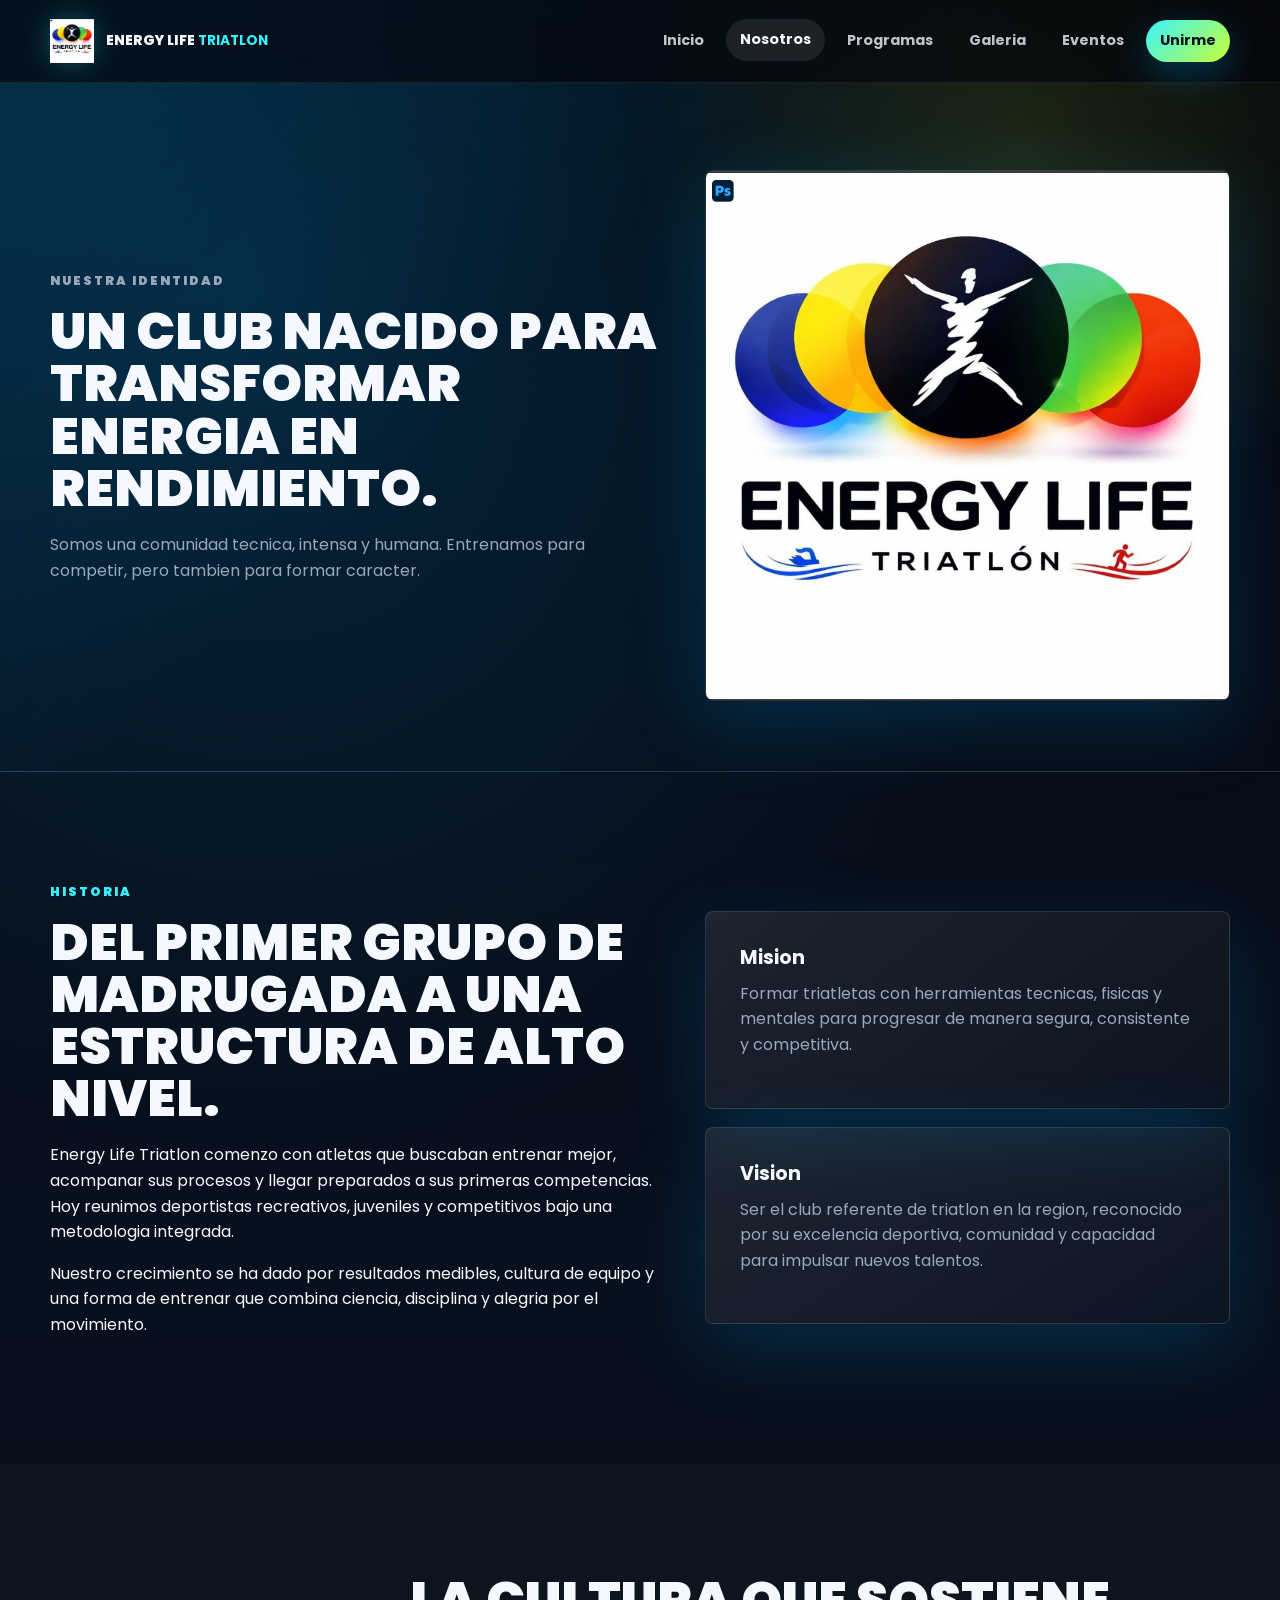
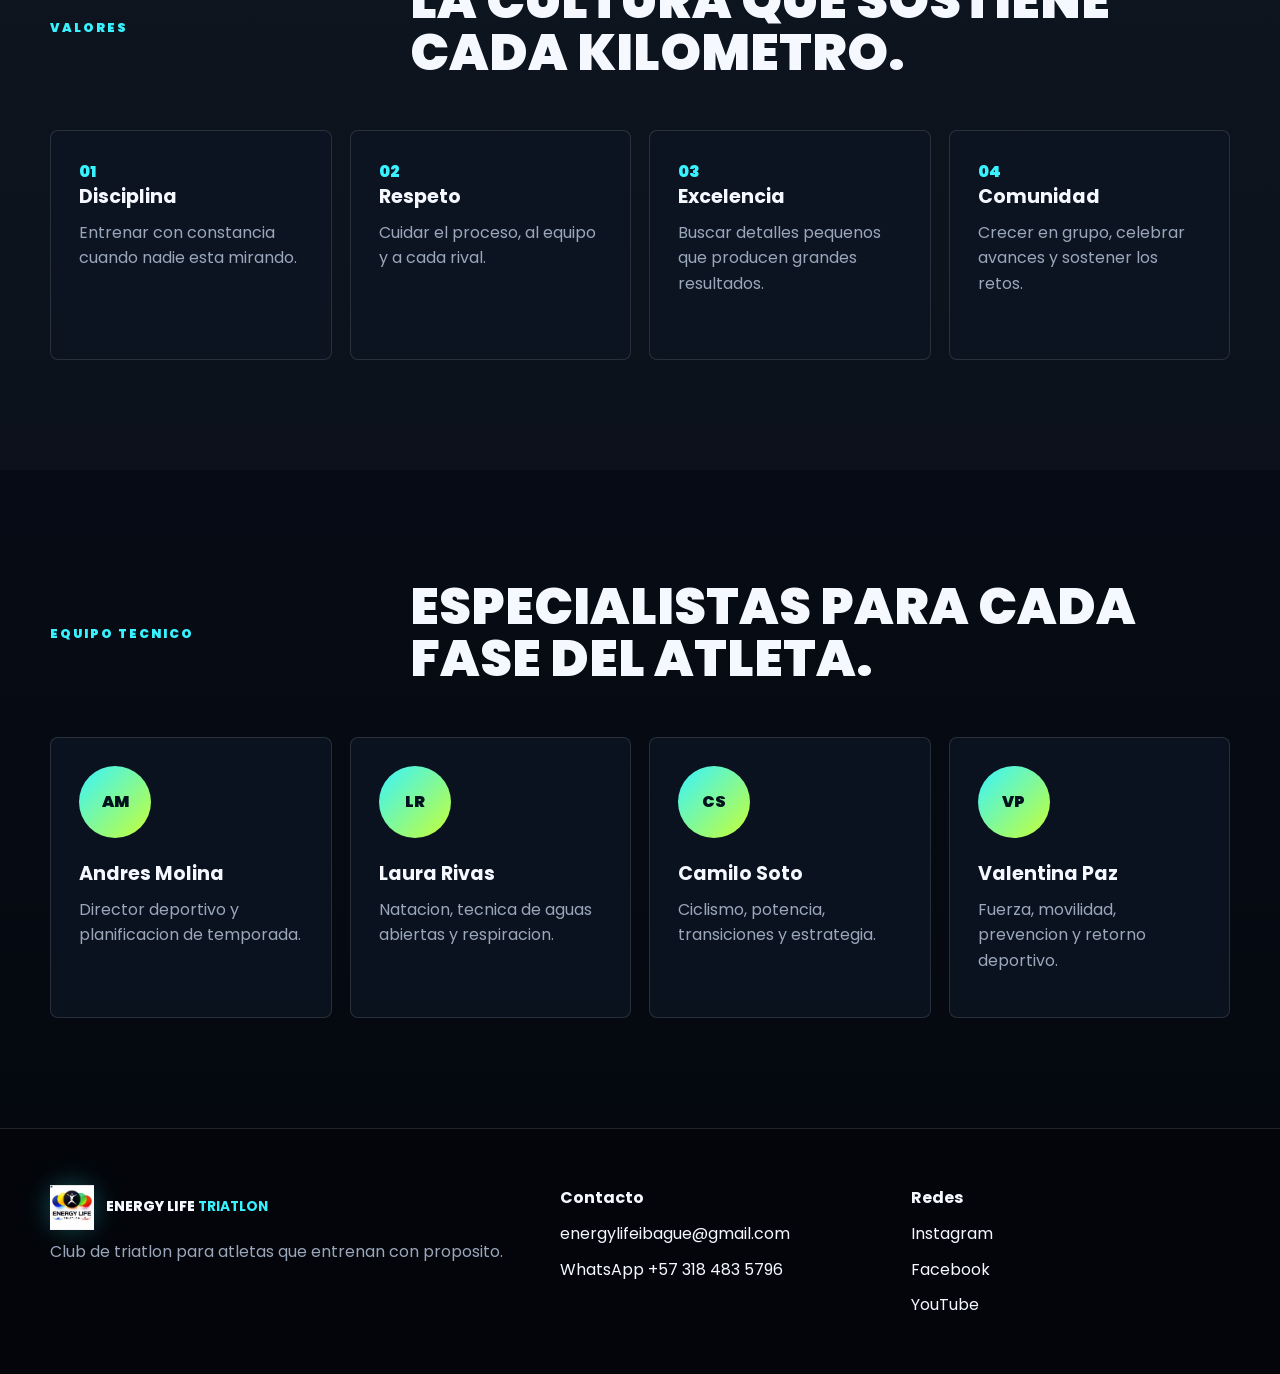
==== nosotros.html @ 3352676f "Actualización" ====
<!DOCTYPE html>
<html lang="es">
<head>
  <meta charset="UTF-8">
  <meta name="viewport" content="width=device-width, initial-scale=1.0">
  <meta name="description" content="Historia, mision, vision, valores y equipo tecnico de Energy Life Triatlon.">
  <title>Nosotros | Energy Life Triatlon</title>
  <link rel="preconnect" href="https://fonts.googleapis.com">
  <link rel="preconnect" href="https://fonts.gstatic.com" crossorigin>
  <link href="https://fonts.googleapis.com/css2?family=Poppins:wght@400;500;600;700;800;900&display=swap" rel="stylesheet">
  <link rel="stylesheet" href="css/styles.css">
</head>
<body>
  <header class="site-header">
    <nav class="navbar container" aria-label="Navegacion principal">
      <a class="brand" href="index.html"><span class="brand-mark"><img src="images/log.png" alt="Energy Life Triatlon"></span><span class="brand-text">Energy Life <strong>Triatlon</strong></span></a>
      <button class="nav-toggle" type="button" aria-label="Abrir menu" aria-expanded="false"><span></span><span></span><span></span></button>
      <ul class="nav-menu">
        <li><a href="index.html">Inicio</a></li>
        <li><a class="active" href="nosotros.html">Nosotros</a></li>
        <li><a href="programas.html">Programas</a></li>
        <li><a href="galeria.html">Galeria</a></li>
        <li><a href="eventos.html">Eventos</a></li>
        <li><a class="nav-cta" href="contacto.html">Unirme</a></li>
      </ul>
    </nav>
  </header>

  <main>
    <section class="page-hero compact">
      <div class="container page-hero-grid">
        <div class="reveal">
          <p class="eyebrow">Nuestra identidad</p>
          <h2>Un club nacido para
             transformar 
            energia en rendimiento.</h2>
          <p>Somos una comunidad tecnica, intensa y humana. Entrenamos para competir, pero tambien para formar caracter.</p>
        </div>
        <img class="page-hero-image reveal" src="images/log.png" alt="Equipo tecnico de Energy Life Triatlon dirigiendo entrenamiento">
      </div>
    </section>

    <section class="section">
      <div class="container story-grid">
        <article class="story-block reveal">
          <p class="eyebrow">Historia</p>
          <h2>Del primer grupo de madrugada a una estructura de alto nivel.</h2>
          <p>Energy Life Triatlon comenzo con atletas que buscaban entrenar mejor, acompanar sus procesos y llegar preparados a sus primeras competencias. Hoy reunimos deportistas recreativos, juveniles y competitivos bajo una metodologia integrada.</p>
          <p>Nuestro crecimiento se ha dado por resultados medibles, cultura de equipo y una forma de entrenar que combina ciencia, disciplina y alegria por el movimiento.</p>
        </article>
        <div class="mission-cards">
          <article class="info-card reveal">
            <h3>Mision</h3>
            <p>Formar triatletas con herramientas tecnicas, fisicas y mentales para progresar de manera segura, consistente y competitiva.</p>
          </article>
          <article class="info-card reveal">
            <h3>Vision</h3>
            <p>Ser el club referente de triatlon en la region, reconocido por su excelencia deportiva, comunidad y capacidad para impulsar nuevos talentos.</p>
          </article>
        </div>
      </div>
    </section>

    <section class="section values-section">
      <div class="container">
        <div class="section-heading reveal">
          <p class="eyebrow">Valores</p>
          <h2>La cultura que sostiene cada kilometro.</h2>
        </div>
        <div class="card-grid four">
          <article class="value-card reveal"><span>01</span><h3>Disciplina</h3><p>Entrenar con constancia cuando nadie esta mirando.</p></article>
          <article class="value-card reveal"><span>02</span><h3>Respeto</h3><p>Cuidar el proceso, al equipo y a cada rival.</p></article>
          <article class="value-card reveal"><span>03</span><h3>Excelencia</h3><p>Buscar detalles pequenos que producen grandes resultados.</p></article>
          <article class="value-card reveal"><span>04</span><h3>Comunidad</h3><p>Crecer en grupo, celebrar avances y sostener los retos.</p></article>
        </div>
      </div>
    </section>

    <section class="section">
      <div class="container">
        <div class="section-heading reveal">
          <p class="eyebrow">Equipo tecnico</p>
          <h2>Especialistas para cada fase del atleta.</h2>
        </div>
        <div class="team-grid">
          <article class="coach-card reveal"><div class="coach-avatar">AM</div><h3>Andres Molina</h3><p>Director deportivo y planificacion de temporada.</p></article>
          <article class="coach-card reveal"><div class="coach-avatar">LR</div><h3>Laura Rivas</h3><p>Natacion, tecnica de aguas abiertas y respiracion.</p></article>
          <article class="coach-card reveal"><div class="coach-avatar">CS</div><h3>Camilo Soto</h3><p>Ciclismo, potencia, transiciones y estrategia.</p></article>
          <article class="coach-card reveal"><div class="coach-avatar">VP</div><h3>Valentina Paz</h3><p>Fuerza, movilidad, prevencion y retorno deportivo.</p></article>
        </div>
      </div>
    </section>
  </main>

  <footer class="site-footer">
    <div class="container footer-grid">
      <div><a class="brand" href="index.html"><span class="brand-mark"><img src="images/log.png" alt="Energy Life Triatlon"></span><span class="brand-text">Energy Life <strong>Triatlon</strong></span></a><p>Club de triatlon para atletas que entrenan con proposito.</p></div>
      <div><strong>Contacto</strong><a href="mailto:energylifeibague@gmail.com">energylifeibague@gmail.com</a><a href="https://wa.me/573184835796">WhatsApp +57 318 483 5796</a></div>
      <div><strong>Redes</strong><a href="https://www.instagram.com/energy_life_triatlon?utm_source=ig_web_button_share_sheet&igsh=ZDNlZDc0MzIxNw==">Instagram</a><a href="https://www.facebook.com/energylifeibague">Facebook</a><a href="https://www.youtube.com/@JuliethArboledaMachado">YouTube</a></div>
    </div>
  </footer>
  <script src="js/script.js"></script>
</body>
</html>
---- css/styles.css ----
/* Sistema visual premium para Energy Life Triatlon */
:root {
  --bg: #05070d;
  --bg-soft: #0b111d;
  --panel: rgba(13, 21, 35, 0.82);
  --panel-solid: #111928;
  --line: rgba(255, 255, 255, 0.12);
  --text: #f5f8ff;
  --muted: #9aa7bb;
  --electric: #00a7ff;
  --electric-2: #38f3ff;
  --lime: #c7ff35;
  --red: #ff2d55;
  --shadow: 0 24px 80px rgba(0, 167, 255, 0.18);
  --radius: 8px;
}

* {
  box-sizing: border-box;
}

html {
  scroll-behavior: smooth;
}

body {
  margin: 0;
  font-family: "Poppins", Arial, sans-serif;
  color: var(--text);
  background:
    radial-gradient(circle at 20% 10%, rgba(0, 167, 255, 0.18), transparent 30%),
    linear-gradient(180deg, #04060c 0%, #07101d 42%, #05070d 100%);
  line-height: 1.6;
  overflow-x: hidden;
}

body.nav-open {
  overflow: hidden;
}

img {
  display: block;
  max-width: 100%;
}

a {
  color: inherit;
  text-decoration: none;
}

button,
input,
textarea,
select {
  font: inherit;
}

.container {
  width: min(1180px, calc(100% - 40px));
  margin: 0 auto;
}

.narrow {
  max-width: 820px;
}

.site-header {
  position: fixed;
  inset: 0 0 auto;
  z-index: 50;
  border-bottom: 1px solid rgba(255, 255, 255, 0.08);
  background: rgba(5, 7, 13, 0.68);
  backdrop-filter: blur(18px);
}

.navbar {
  min-height: 82px;
  display: flex;
  align-items: center;
  justify-content: space-between;
  gap: 24px;
}

.brand {
  display: inline-flex;
  align-items: center;
  gap: 12px;
  min-width: fit-content;
}

.brand-mark {
  display: grid;
  place-items: center;
  width: 44px;
  height: 44px;
  color: #00131f;
  background: linear-gradient(135deg, var(--electric-2), var(--lime));
  border-radius: 50%;
  font-size: 0.78rem;
  font-weight: 900;
  letter-spacing: 0;
  box-shadow: 0 0 28px rgba(56, 243, 255, 0.36);
}

.brand-text {
  font-weight: 800;
  letter-spacing: 0;
  text-transform: uppercase;
  font-size: 0.86rem;
}

.brand-text strong {
  color: var(--electric-2);
}

.nav-menu {
  display: flex;
  align-items: center;
  gap: 8px;
  padding: 0;
  margin: 0;
  list-style: none;
}

.nav-menu a {
  display: inline-flex;
  align-items: center;
  min-height: 42px;
  padding: 0 14px;
  color: rgba(245, 248, 255, 0.78);
  border-radius: 999px;
  font-size: 0.9rem;
  font-weight: 700;
  transition: color 0.25s ease, background 0.25s ease, transform 0.25s ease;
}

.nav-menu a:hover,
.nav-menu a.active {
  color: var(--text);
  background: rgba(255, 255, 255, 0.09);
  transform: translateY(-1px);
}

.nav-menu .nav-cta {
  color: #00131f;
  background: linear-gradient(135deg, var(--electric-2), var(--lime));
  box-shadow: 0 12px 34px rgba(0, 167, 255, 0.28);
}

.nav-toggle {
  display: none;
  width: 44px;
  height: 44px;
  border: 1px solid var(--line);
  border-radius: var(--radius);
  background: rgba(255, 255, 255, 0.06);
  cursor: pointer;
}

.nav-toggle span {
  display: block;
  width: 20px;
  height: 2px;
  margin: 5px auto;
  background: var(--text);
  transition: transform 0.25s ease, opacity 0.25s ease;
}

.hero {
  position: relative;
  min-height: 100vh;
  display: grid;
  align-items: end;
  isolation: isolate;
  overflow: hidden;
}

.hero-media {
  position: absolute;
  inset: 0;
  width: 100%;
  height: 100%;
  object-fit: cover;
  z-index: -3;
}

.hero-overlay {
  position: absolute;
  inset: 0;
  z-index: -2;
  background:
    linear-gradient(90deg, rgba(5, 7, 13, 0.94) 0%, rgba(5, 7, 13, 0.58) 46%, rgba(5, 7, 13, 0.22) 100%),
    linear-gradient(180deg, rgba(5, 7, 13, 0.18) 0%, rgba(5, 7, 13, 0.98) 100%);
}

.hero-content {
  padding: 160px 0 110px;
}

.eyebrow {
  margin: 0 0 14px;
  color: var(--electric-2);
  font-size: 0.78rem;
  font-weight: 900;
  letter-spacing: 0.16em;
  text-transform: uppercase;
}

h1,
h2,
h3,
p {
  margin-top: 0;
}

h1 {
  max-width: 920px;
  margin-bottom: 20px;
  font-size: clamp(3.2rem, 8vw, 7.8rem);
  line-height: 0.92;
  font-weight: 900;
  letter-spacing: 0;
  text-transform: uppercase;
}

h2 {
  margin-bottom: 18px;
  font-size: clamp(2rem, 4vw, 4.4rem);
  line-height: 1.02;
  font-weight: 900;
  letter-spacing: 0;
  text-transform: uppercase;
}

h3 {
  margin-bottom: 12px;
  font-size: 1.2rem;
  line-height: 1.2;
}

.hero-copy {
  max-width: 660px;
  color: rgba(245, 248, 255, 0.82);
  font-size: clamp(1rem, 2vw, 1.24rem);
}

.hero-actions,
.cta-content,
.section-heading {
  display: flex;
  align-items: center;
  gap: 16px;
  flex-wrap: wrap;
}

.btn {
  display: inline-flex;
  align-items: center;
  justify-content: center;
  min-height: 50px;
  padding: 0 22px;
  border: 1px solid transparent;
  border-radius: var(--radius);
  font-weight: 900;
  text-transform: uppercase;
  transition: transform 0.25s ease, box-shadow 0.25s ease, border-color 0.25s ease, background 0.25s ease;
}

.btn:hover {
  transform: translateY(-3px);
}

.btn-primary {
  color: #00131f;
  background: linear-gradient(135deg, var(--electric-2), var(--lime));
  box-shadow: 0 18px 42px rgba(0, 167, 255, 0.28);
}

.btn-ghost {
  color: var(--text);
  border-color: rgba(255, 255, 255, 0.22);
  background: rgba(255, 255, 255, 0.06);
}

.btn-ghost:hover {
  border-color: var(--electric-2);
  box-shadow: 0 18px 42px rgba(0, 167, 255, 0.18);
}

.stats-band {
  border-block: 1px solid var(--line);
  background: rgba(255, 255, 255, 0.035);
}

.stats-grid {
  display: grid;
  grid-template-columns: repeat(4, 1fr);
}

.stats-grid article {
  padding: 34px 28px;
  border-left: 1px solid var(--line);
}

.stats-grid article:last-child {
  border-right: 1px solid var(--line);
}

.stats-grid strong {
  display: block;
  color: var(--electric-2);
  font-size: clamp(2rem, 4vw, 4rem);
  line-height: 1;
  font-weight: 900;
}

.stats-grid span,
.footer-grid p,
.section-copy p,
.program-card p,
.info-card p,
.value-card p,
.coach-card p,
.program-detail p,
.event-card p,
.contact-panel p {
  color: var(--muted);
}

.section {
  padding: 110px 0;
}

.split-grid,
.story-grid,
.contact-grid,
.events-layout,
.page-hero-grid {
  display: grid;
  grid-template-columns: minmax(0, 1fr) minmax(320px, 0.86fr);
  align-items: center;
  gap: 44px;
}

.section-copy p {
  max-width: 660px;
}

.feature-panel,
.info-card,
.program-detail,
.calendar-card,
.contact-form,
.contact-panel {
  position: relative;
  padding: 34px;
  border: 1px solid var(--line);
  border-radius: var(--radius);
  background: linear-gradient(145deg, rgba(255, 255, 255, 0.09), rgba(255, 255, 255, 0.025));
  box-shadow: var(--shadow);
  overflow: hidden;
}

.feature-panel::before,
.program-detail::before,
.contact-panel::before {
  content: "";
  position: absolute;
  inset: 0 0 auto;
  height: 3px;
  background: linear-gradient(90deg, var(--electric), var(--lime), var(--red));
}

.panel-kicker,
.program-number {
  display: inline-flex;
  margin-bottom: 18px;
  color: var(--lime);
  font-weight: 900;
  text-transform: uppercase;
}

.check-list,
.program-detail ul,
.calendar-list {
  padding: 0;
  margin: 0;
  list-style: none;
}

.check-list li,
.program-detail li {
  position: relative;
  padding-left: 24px;
  margin-top: 12px;
  color: rgba(245, 248, 255, 0.82);
}

.check-list li::before,
.program-detail li::before {
  content: "";
  position: absolute;
  left: 0;
  top: 0.7em;
  width: 9px;
  height: 9px;
  background: var(--electric-2);
  box-shadow: 0 0 18px var(--electric-2);
}

.text-link {
  display: inline-flex;
  align-items: center;
  margin-top: 12px;
  color: var(--electric-2);
  font-weight: 900;
  text-transform: uppercase;
}

.text-link::after {
  content: ">";
  margin-left: 10px;
  transition: transform 0.25s ease;
}

.text-link:hover::after {
  transform: translateX(6px);
}

.program-preview,
.values-section,
.results-section,
.training-lab {
  background: rgba(255, 255, 255, 0.025);
}

.section-heading {
  justify-content: space-between;
  margin-bottom: 34px;
}

.section-heading h2 {
  max-width: 820px;
}

.card-grid {
  display: grid;
  gap: 18px;
}

.card-grid.three {
  grid-template-columns: repeat(3, 1fr);
}

.card-grid.four {
  grid-template-columns: repeat(4, 1fr);
}

.program-card,
.value-card,
.coach-card,
.result-card {
  min-height: 230px;
  padding: 28px;
  border: 1px solid var(--line);
  border-radius: var(--radius);
  background: var(--panel);
  transition: transform 0.28s ease, border-color 0.28s ease, background 0.28s ease;
}

.program-card:hover,
.value-card:hover,
.coach-card:hover,
.result-card:hover,
.gallery-item:hover {
  transform: translateY(-8px);
  border-color: rgba(56, 243, 255, 0.55);
  background: rgba(15, 28, 48, 0.92);
}

.program-card span,
.value-card span {
  color: var(--electric-2);
  font-weight: 900;
}

.cta-strip {
  padding: 70px 0;
  background: linear-gradient(135deg, rgba(0, 167, 255, 0.22), rgba(199, 255, 53, 0.12));
  border-block: 1px solid var(--line);
}

.cta-content {
  justify-content: space-between;
}

.cta-content h2 {
  max-width: 760px;
  margin-bottom: 0;
}

.page-hero {
  padding: 170px 0 90px;
  background:
    linear-gradient(135deg, rgba(0, 167, 255, 0.16), transparent 42%),
    radial-gradient(circle at 80% 20%, rgba(199, 255, 53, 0.12), transparent 32%);
  border-bottom: 1px solid var(--line);
}

.page-hero.compact {
  padding-bottom: 70px;
}

.page-hero p {
  color: var(--muted);
}

.page-hero-image,
.wide-visual {
  width: 100%;
  border: 1px solid var(--line);
  border-radius: var(--radius);
  box-shadow: var(--shadow);
}

.mission-cards {
  display: grid;
  gap: 18px;
}

.team-grid {
  display: grid;
  grid-template-columns: repeat(4, 1fr);
  gap: 18px;
}

.coach-avatar {
  display: grid;
  place-items: center;
  width: 72px;
  height: 72px;
  margin-bottom: 24px;
  color: #00131f;
  border-radius: 50%;
  background: linear-gradient(135deg, var(--electric-2), var(--lime));
  font-weight: 900;
}

.program-grid {
  display: grid;
  grid-template-columns: repeat(2, 1fr);
  gap: 20px;
}

.program-detail.featured {
  background: linear-gradient(145deg, rgba(0, 167, 255, 0.18), rgba(255, 255, 255, 0.04));
}

.gallery-grid {
  display: grid;
  grid-template-columns: repeat(4, 1fr);
  grid-auto-rows: 260px;
  gap: 16px;
}

.gallery-item {
  position: relative;
  min-width: 0;
  padding: 0;
  border: 1px solid var(--line);
  border-radius: var(--radius);
  background: var(--panel-solid);
  overflow: hidden;
  cursor: pointer;
  transition: transform 0.28s ease, border-color 0.28s ease;
}

.gallery-item img {
  width: 100%;
  height: 100%;
  object-fit: cover;
  transition: transform 0.45s ease, filter 0.45s ease;
}

.gallery-item:hover img {
  transform: scale(1.06);
  filter: saturate(1.25);
}

.gallery-item span {
  position: absolute;
  left: 16px;
  bottom: 16px;
  padding: 8px 12px;
  color: #00131f;
  background: var(--electric-2);
  border-radius: var(--radius);
  font-size: 0.82rem;
  font-weight: 900;
  text-transform: uppercase;
}

.gallery-item.wide {
  grid-column: span 2;
}

.gallery-item.tall {
  grid-row: span 2;
}

.lightbox {
  position: fixed;
  inset: 0;
  z-index: 100;
  display: none;
  place-items: center;
  padding: 34px;
  background: rgba(2, 4, 8, 0.92);
}

.lightbox.open {
  display: grid;
}

.lightbox img {
  max-height: 78vh;
  border: 1px solid var(--line);
  border-radius: var(--radius);
  box-shadow: var(--shadow);
}

.lightbox p {
  margin: 18px 0 0;
  color: var(--text);
  font-weight: 900;
  text-transform: uppercase;
}

.lightbox-close {
  position: fixed;
  top: 24px;
  right: 24px;
  width: 48px;
  height: 48px;
  color: var(--text);
  border: 1px solid var(--line);
  border-radius: 50%;
  background: rgba(255, 255, 255, 0.1);
  font-size: 2rem;
  line-height: 1;
  cursor: pointer;
}

.events-layout {
  align-items: start;
}

.event-list {
  display: grid;
  gap: 18px;
}

.event-card {
  display: grid;
  grid-template-columns: auto 1fr auto;
  align-items: center;
  gap: 22px;
  padding: 26px;
  border: 1px solid var(--line);
  border-radius: var(--radius);
  background: var(--panel);
}

.event-date {
  display: grid;
  place-items: center;
  width: 82px;
  height: 82px;
  color: #00131f;
  background: linear-gradient(135deg, var(--electric-2), var(--lime));
  border-radius: var(--radius);
}

.event-date strong {
  font-size: 2rem;
  line-height: 1;
}

.calendar-list li,
.contact-links a {
  display: flex;
  justify-content: space-between;
  gap: 18px;
  padding: 18px 0;
  border-bottom: 1px solid var(--line);
}

.calendar-list span,
.contact-links span,
.map-card span {
  color: var(--muted);
}

.results-grid {
  display: grid;
  grid-template-columns: repeat(3, 1fr);
  gap: 18px;
}

.result-card strong {
  display: block;
  color: var(--electric-2);
  font-size: 4rem;
  line-height: 1;
}

.contact-grid {
  align-items: start;
}

.contact-form {
  display: grid;
  gap: 18px;
}

.contact-form label {
  display: grid;
  gap: 8px;
  color: rgba(245, 248, 255, 0.9);
  font-weight: 700;
}

.contact-form input,
.contact-form textarea,
.contact-form select {
  width: 100%;
  color: var(--text);
  border: 1px solid var(--line);
  border-radius: var(--radius);
  background: rgba(255, 255, 255, 0.06);
  padding: 14px 16px;
  outline: none;
  transition: border-color 0.25s ease, box-shadow 0.25s ease;
}

.contact-form input:focus,
.contact-form textarea:focus,
.contact-form select:focus {
  border-color: var(--electric-2);
  box-shadow: 0 0 0 4px rgba(56, 243, 255, 0.12);
}

.contact-form select option {
  color: #06101c;
}

.form-status {
  min-height: 24px;
  margin: 0;
  color: var(--lime);
  font-weight: 700;
}

.contact-links {
  display: grid;
  margin: 22px 0;
}

.contact-links a:hover strong {
  color: var(--electric-2);
}

.map-card {
  padding: 24px;
  border: 1px solid var(--line);
  border-radius: var(--radius);
  background:
    linear-gradient(135deg, rgba(0, 167, 255, 0.16), rgba(199, 255, 53, 0.08)),
    repeating-linear-gradient(45deg, rgba(255, 255, 255, 0.03) 0 2px, transparent 2px 12px);
}

.site-footer {
  padding: 56px 0;
  border-top: 1px solid var(--line);
  background: #03050a;
}

.footer-grid {
  display: grid;
  grid-template-columns: 1.5fr 1fr 1fr;
  gap: 32px;
}

.footer-grid div {
  display: grid;
  gap: 10px;
  align-content: start;
}

.footer-grid a:hover {
  color: var(--electric-2);
}

.reveal {
  opacity: 0;
  transform: translateY(28px);
  transition: opacity 0.7s ease, transform 0.7s ease;
}

.reveal.visible {
  opacity: 1;
  transform: translateY(0);
}

@media (max-width: 920px) {
  .nav-toggle {
    display: block;
    z-index: 60;
  }

  .nav-menu {
    position: fixed;
    inset: 82px 0 0;
    display: grid;
    align-content: start;
    gap: 8px;
    padding: 24px;
    background: rgba(5, 7, 13, 0.96);
    transform: translateX(100%);
    transition: transform 0.28s ease;
  }

  body.nav-open .nav-menu {
    transform: translateX(0);
  }

  body.nav-open .nav-toggle span:nth-child(1) {
    transform: translateY(7px) rotate(45deg);
  }

  body.nav-open .nav-toggle span:nth-child(2) {
    opacity: 0;
  }

  body.nav-open .nav-toggle span:nth-child(3) {
    transform: translateY(-7px) rotate(-45deg);
  }

  .nav-menu a {
    width: 100%;
    min-height: 52px;
    justify-content: center;
  }

  .stats-grid,
  .card-grid.three,
  .card-grid.four,
  .team-grid,
  .program-grid,
  .results-grid,
  .footer-grid,
  .split-grid,
  .story-grid,
  .contact-grid,
  .events-layout,
  .page-hero-grid {
    grid-template-columns: 1fr;
  }

  .stats-grid article,
  .stats-grid article:last-child {
    border: 1px solid var(--line);
  }

  .gallery-grid {
    grid-template-columns: repeat(2, 1fr);
  }

  .event-card {
    grid-template-columns: 1fr;
  }
}

@media (max-width: 620px) {
  .container {
    width: min(100% - 28px, 1180px);
  }

  .brand-text {
    font-size: 0.74rem;
  }

  .hero-content {
    padding-bottom: 76px;
  }

  h1 {
    font-size: clamp(2.7rem, 17vw, 4.4rem);
  }

  .section,
  .page-hero {
    padding-block: 78px;
  }

  .page-hero {
    padding-top: 138px;
  }

  .gallery-grid {
    grid-template-columns: 1fr;
    grid-auto-rows: 250px;
  }

  .gallery-item.wide,
  .gallery-item.tall {
    grid-column: auto;
    grid-row: auto;
  }

  .feature-panel,
  .info-card,
  .program-detail,
  .calendar-card,
  .contact-form,
  .contact-panel {
    padding: 24px;
  }

  .hero-actions,
  .cta-content {
    align-items: stretch;
    flex-direction: column;
  }

  .btn {
    width: 100%;
  }
  .page-hero{
    position: relative;
    overflow: hidden;
}

.page-hero-image{
    position: absolute;
    top: 0;
    left: 0;

    width: 100%;
    height: 100%;

    object-fit: cover;

    z-index: 1;

    opacity: 0.3; /* ajusta entre 0.2 y 0.5 */
}

.page-hero-grid{
    position: relative;
    z-index: 2;
    grid-template-columns: 1fr;
}
.page-hero h1{
    font-size: clamp(2rem, 5vw, 4rem);
    max-width: 700px;
}

.page-hero p{
    font-size: 1rem;
    max-width: 600px;
}
.page-hero{
    background-image: url("../images/trayectoria 2.png");
    background-size: cover;
    background-position: center;
    background-repeat: no-repeat;
}
}
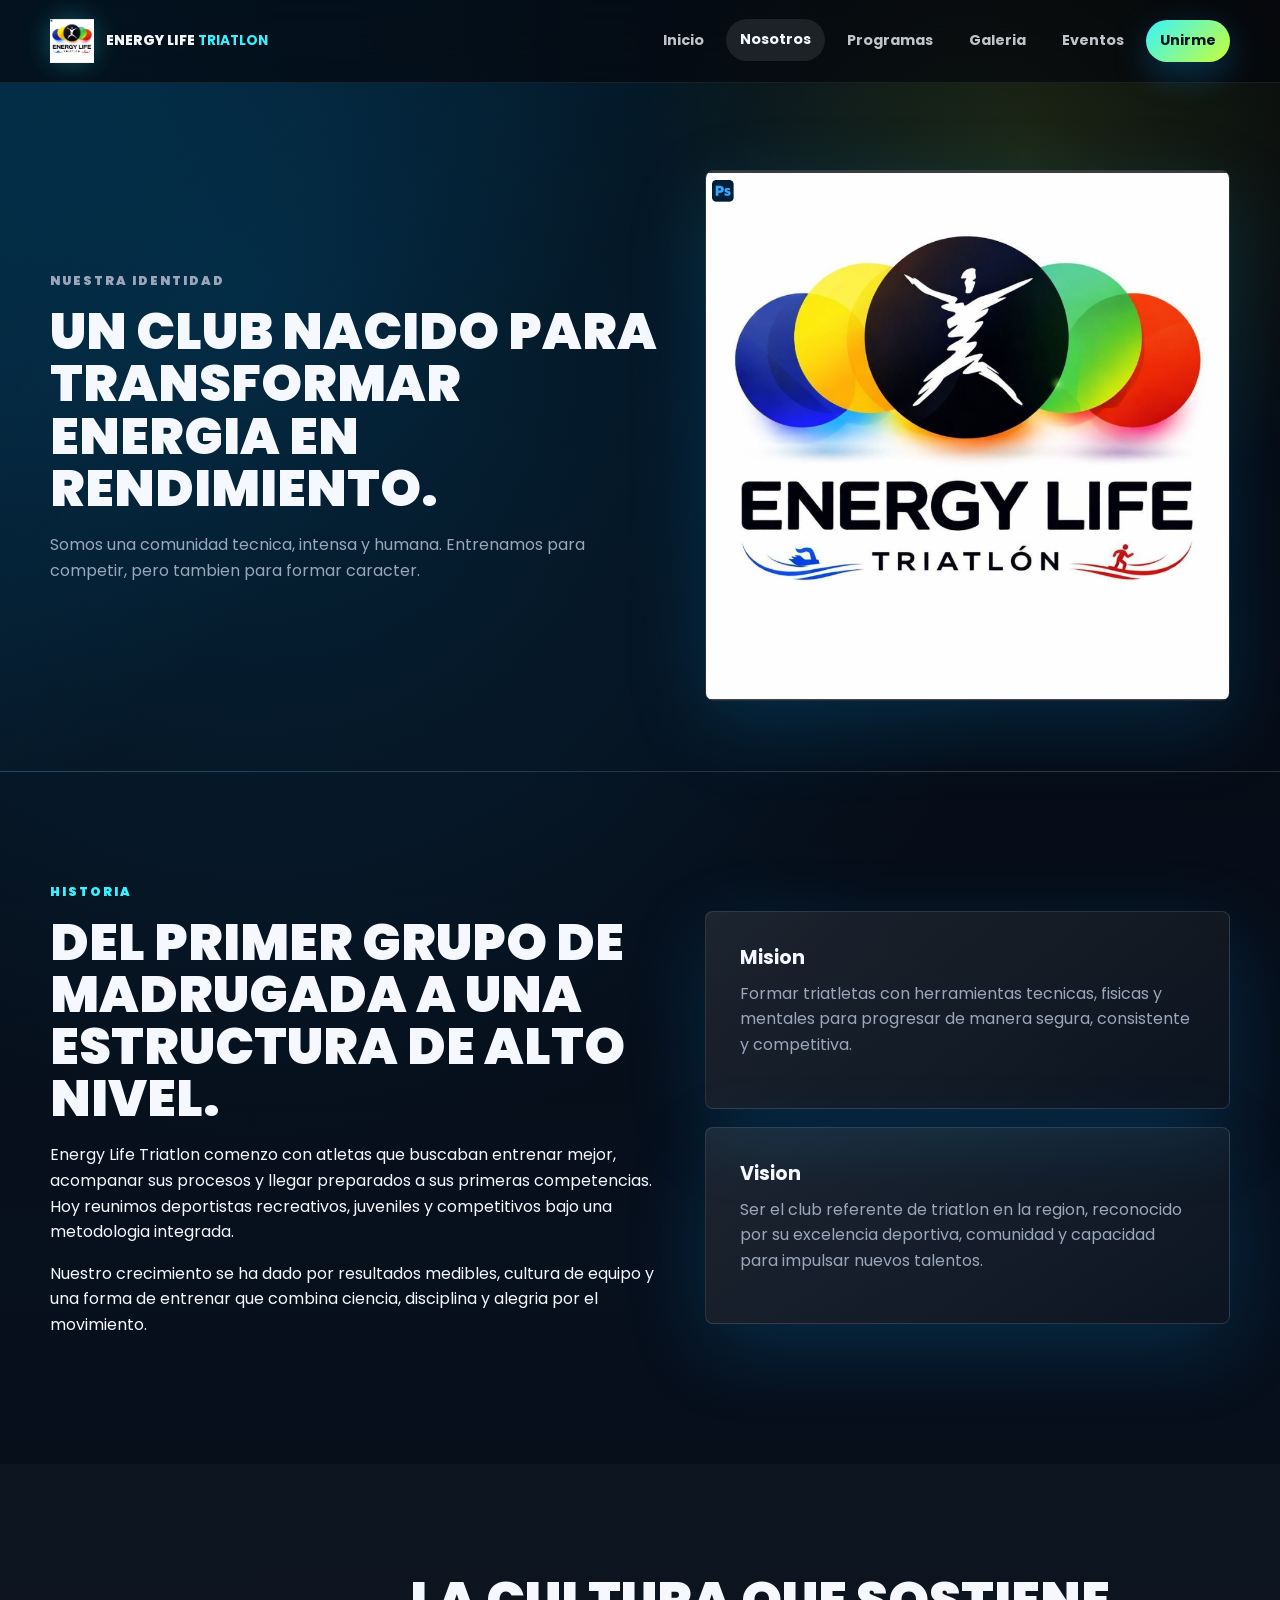
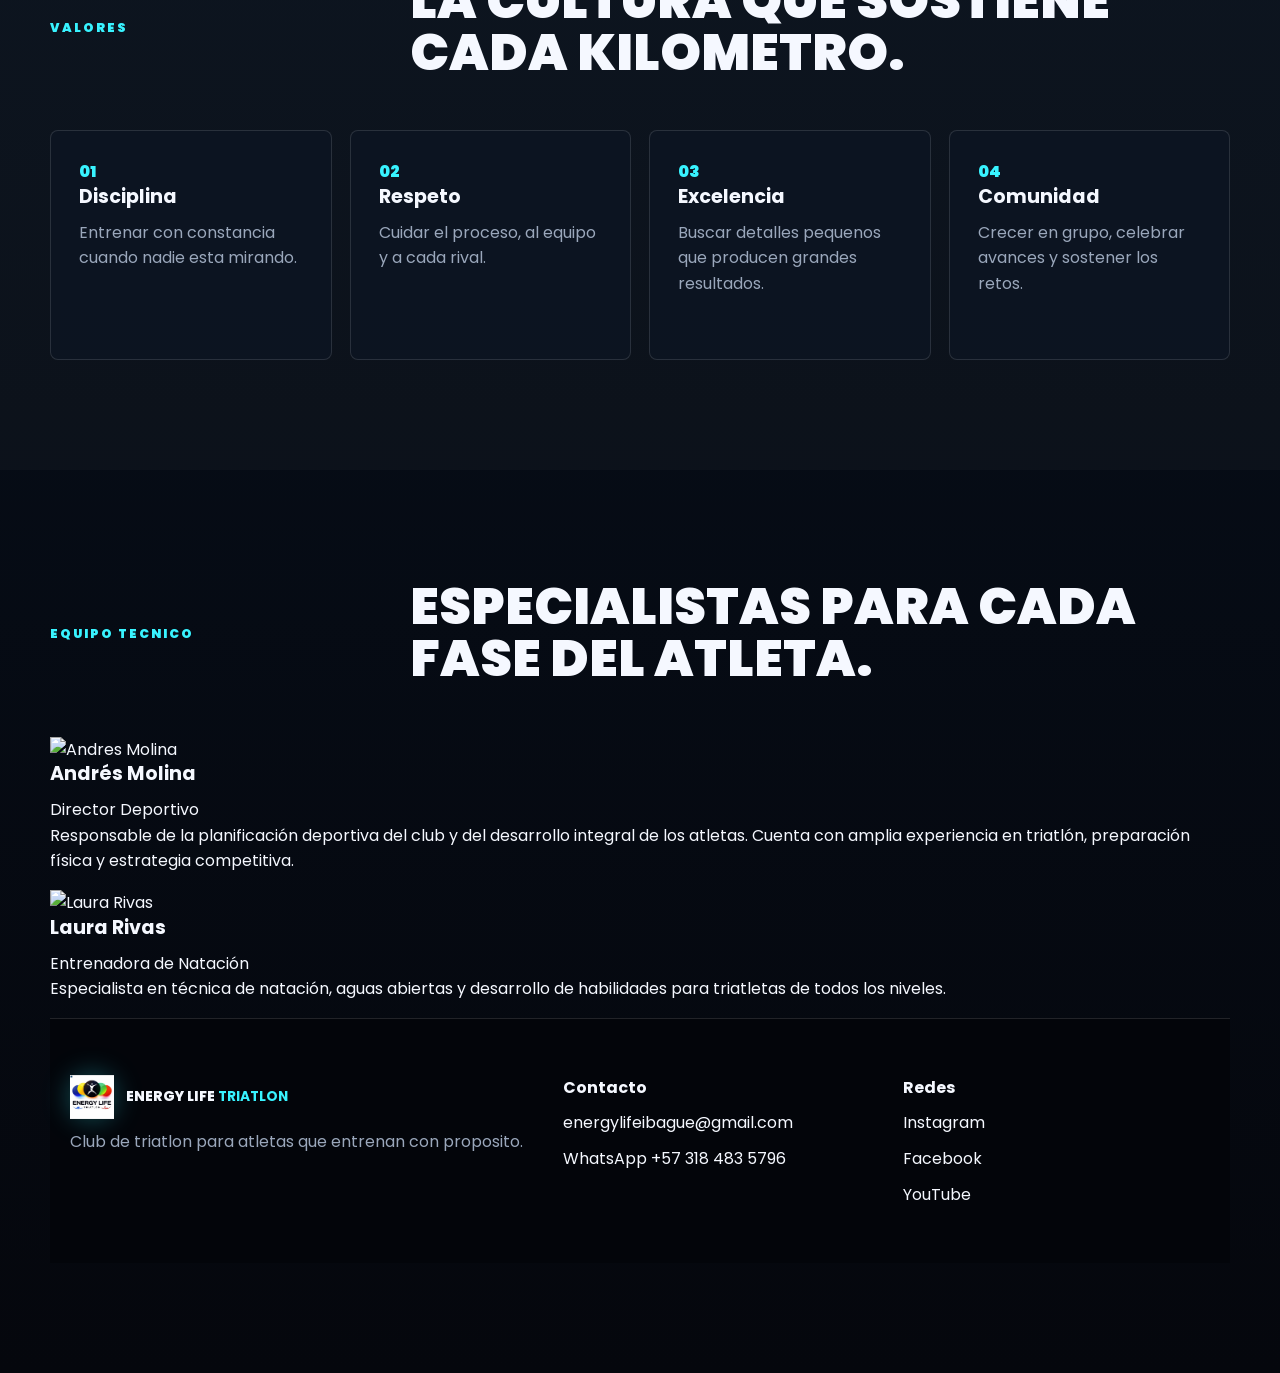
==== commit 6dcdb622: "Actualizacion entrenadores y galeria" ====
--- a/nosotros.html
+++ b/nosotros.html
@@ -82,15 +82,38 @@
           <p class="eyebrow">Equipo tecnico</p>
           <h2>Especialistas para cada fase del atleta.</h2>
         </div>
-        <div class="team-grid">
-          <article class="coach-card reveal"><div class="coach-avatar">AM</div><h3>Andres Molina</h3><p>Director deportivo y planificacion de temporada.</p></article>
-          <article class="coach-card reveal"><div class="coach-avatar">LR</div><h3>Laura Rivas</h3><p>Natacion, tecnica de aguas abiertas y respiracion.</p></article>
-          <article class="coach-card reveal"><div class="coach-avatar">CS</div><h3>Camilo Soto</h3><p>Ciclismo, potencia, transiciones y estrategia.</p></article>
-          <article class="coach-card reveal"><div class="coach-avatar">VP</div><h3>Valentina Paz</h3><p>Fuerza, movilidad, prevencion y retorno deportivo.</p></article>
-        </div>
-      </div>
-    </section>
-  </main>
+        <div class="team-grid-large">
+
+  <article class="coach-profile reveal">
+    <img src="images/entrenador-jhon.jpeg" alt="Andres Molina">
+
+    <div class="coach-info">
+      <h3>Andrés Molina</h3>
+      <span>Director Deportivo</span>
+
+      <p>
+        Responsable de la planificación deportiva del club y del desarrollo
+        integral de los atletas. Cuenta con amplia experiencia en triatlón,
+        preparación física y estrategia competitiva.
+      </p>
+    </div>
+  </article>
+
+  <article class="coach-profile reveal">
+    <img src="images/entrenadora-laura.jpeg" alt="Laura Rivas">
+
+    <div class="coach-info">
+      <h3>Laura Rivas</h3>
+      <span>Entrenadora de Natación</span>
+
+      <p>
+        Especialista en técnica de natación, aguas abiertas y desarrollo de
+        habilidades para triatletas de todos los niveles.
+      </p>
+    </div>
+  </article>
+
+</div>
 
   <footer class="site-footer">
     <div class="container footer-grid">
--- a/css/styles.css
+++ b/css/styles.css
@@ -975,6 +975,48 @@
     background-size: cover;
     background-position: center;
     background-repeat: no-repeat;
-}
-}
-
+    .team-grid-large{
+    display:flex;
+    flex-direction:column;
+    gap:50px;
+    margin-top:40px;
+}
+
+.coach-profile{
+    display:grid;
+    grid-template-columns:350px 1fr;
+    gap:40px;
+    align-items:center;
+
+    background:rgba(255,255,255,.05);
+    border-radius:24px;
+    overflow:hidden;
+    padding:24px;
+}
+
+.coach-profile img{
+    width:100%;
+    height:450px;
+    object-fit:cover;
+    border-radius:18px;
+}
+
+.coach-info h3{
+    font-size:2rem;
+    margin-bottom:10px;
+}
+
+.coach-info span{
+    display:block;
+    color:#4da6ff;
+    font-weight:600;
+    margin-bottom:20px;
+}
+
+.coach-info p{
+    font-size:1.1rem;
+    line-height:1.8;
+}
+}
+}
+
